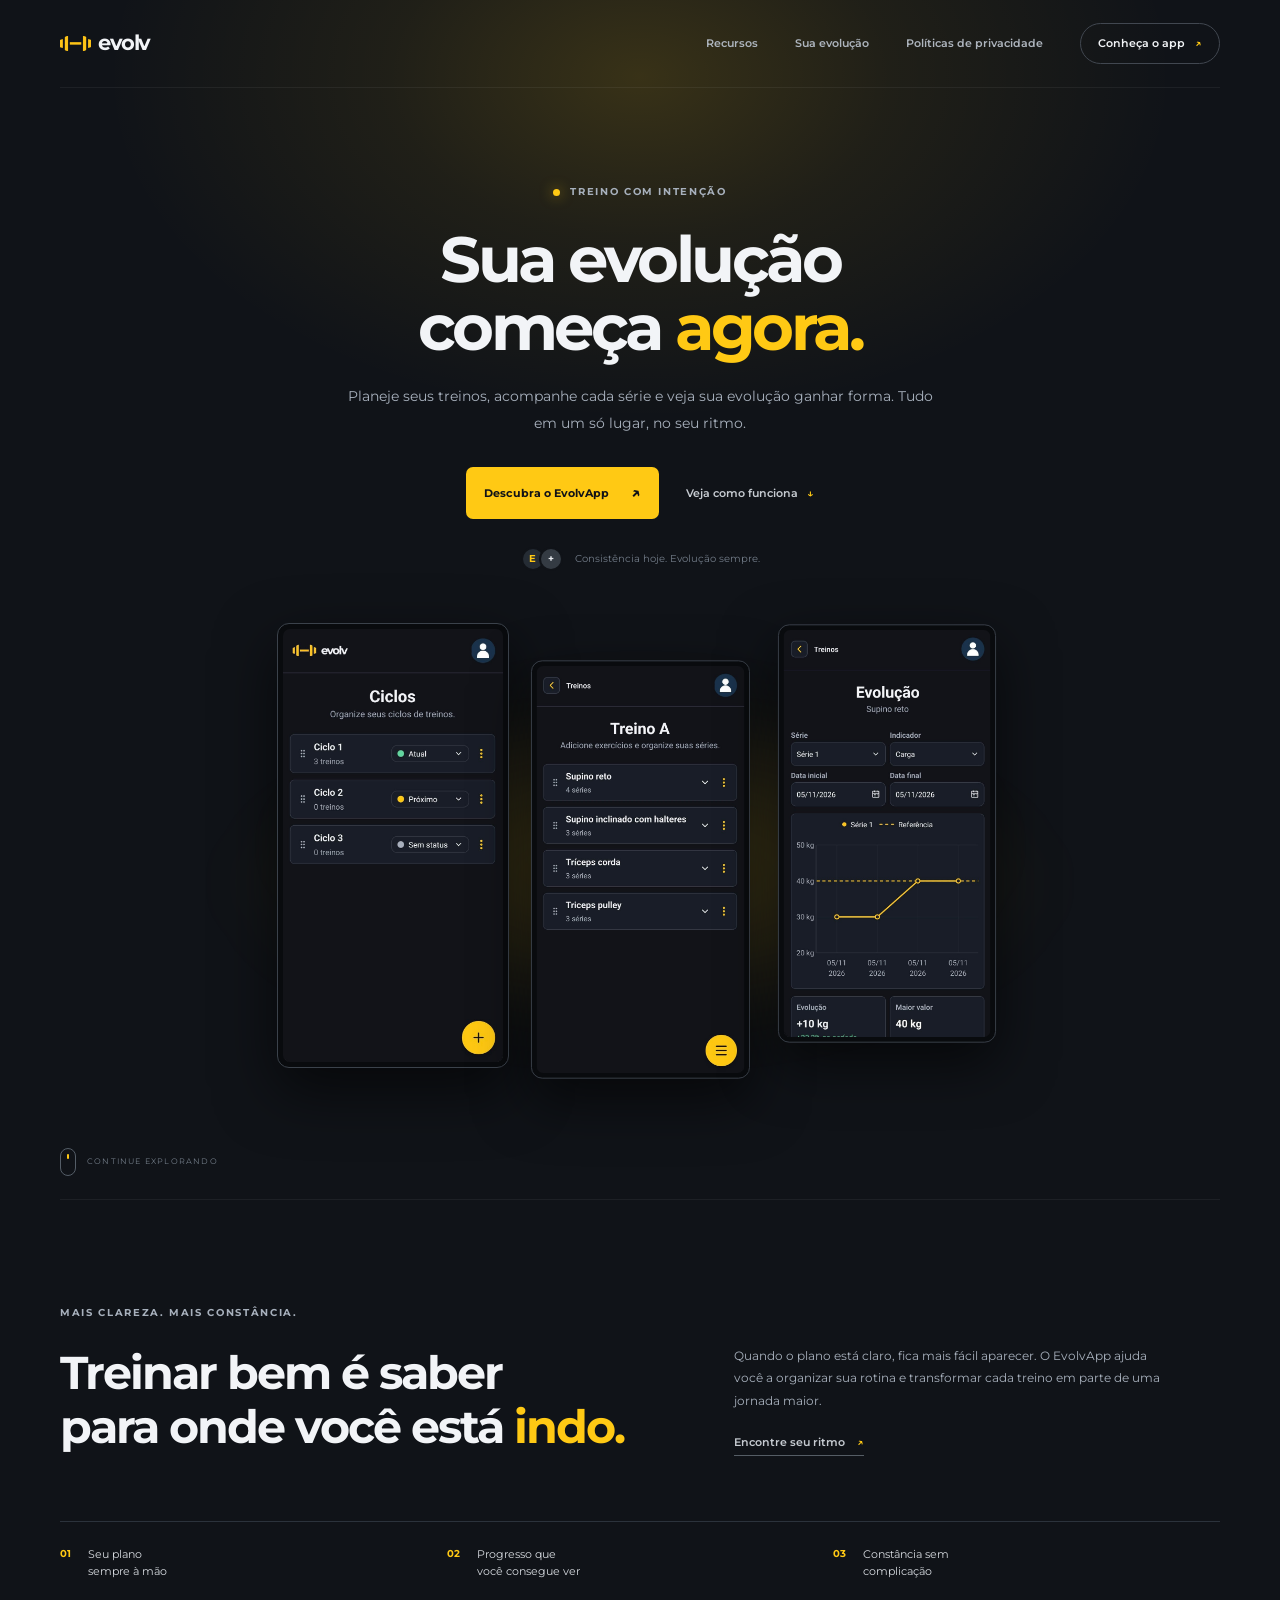
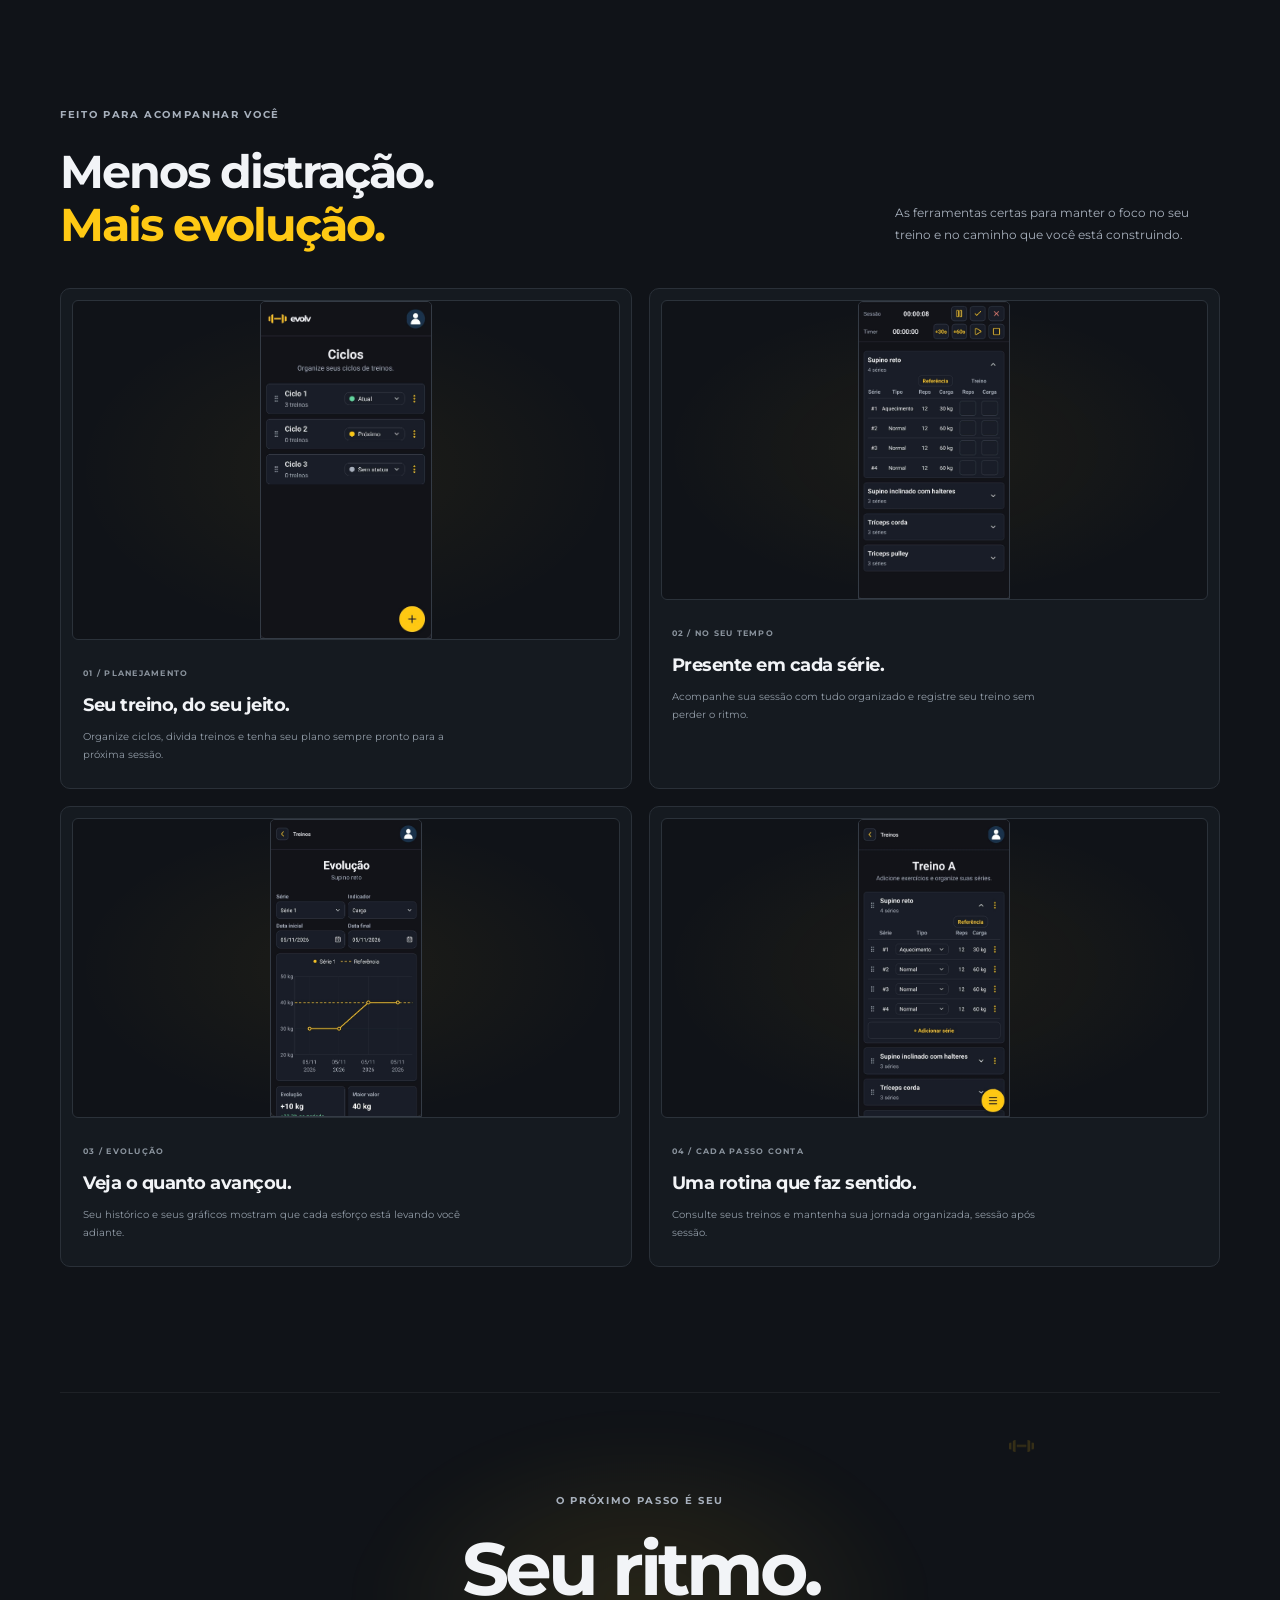
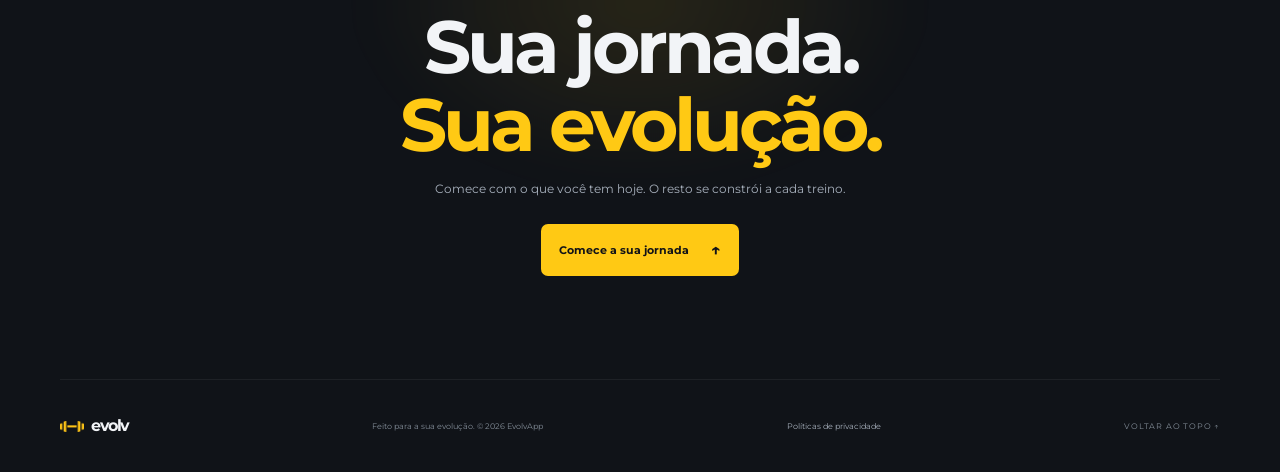
==== index.html @ 2fb9baee "first commit" ====
<!doctype html>
<html lang="pt-BR">
  <head>
    <meta charset="utf-8" />
    <meta name="viewport" content="width=device-width, initial-scale=1" />
    <meta name="theme-color" content="#101318" />
    <meta name="description" content="EvolvApp — organize seus treinos, acompanhe sua evolução e mantenha o foco no que importa." />
    <title>EvolvApp — sua evolução, no seu ritmo</title>
    <link rel="icon" type="image/png" href="assets/favicon.png" />
    <link rel="apple-touch-icon" href="assets/apple-touch-icon.png" />
    <link rel="preconnect" href="https://fonts.googleapis.com" />
    <link rel="preconnect" href="https://fonts.gstatic.com" crossorigin />
    <link href="https://fonts.googleapis.com/css2?family=Montserrat:wght@400;500;600;700;800&display=swap" rel="stylesheet" />
    <link rel="stylesheet" href="styles.css" />
    <script src="script.js" defer></script>
  </head>
  <body>
    <header class="topbar">
      <a class="brand" href="#inicio" aria-label="EvolvApp, início"><img src="assets/logo-evolv.png" alt="" /><span>evolv</span></a>
      <button class="menu-toggle" aria-label="Abrir menu" aria-expanded="false" aria-controls="nav"><span></span><span></span></button>
      <nav id="nav" class="nav"><a href="#recursos">Recursos</a><a href="#evolucao">Sua evolução</a><a href="privacidade.html">Políticas de privacidade</a><a class="nav-cta" href="#recursos">Conheça o app <span>↗</span></a></nav>
    </header>

    <main>
      <section class="hero shell" id="inicio">
        <div class="hero-copy">
          <div class="eyebrow"><span class="pulse"></span> TREINO COM INTENÇÃO</div>
          <h1>Sua evolução<br />começa <em>agora.</em></h1>
          <p>Planeje seus treinos, acompanhe cada série e veja sua evolução ganhar forma. Tudo em um só lugar, no seu ritmo.</p>
          <div class="hero-actions"><a class="button button-primary" href="#recursos">Descubra o EvolvApp <span>↗</span></a><a class="text-link" href="#evolucao">Veja como funciona <span>↓</span></a></div>
          <div class="hero-note"><div class="mini-avatars"><span> E </span><span>+</span></div><span>Consistência hoje. Evolução sempre.</span></div>
        </div>
        <div class="hero-visual" aria-label="Capturas reais das telas de ciclos, exercícios e evolução do EvolvApp">
          <div class="visual-glow"></div>
          <div class="screen-showcase">
            <figure class="showcase-screen screen-cycles"><img src="assets/public/tela_ciclos-public.jpg" alt="Tela do EvolvApp para organizar ciclos de treino" /></figure>
            <figure class="showcase-screen screen-workouts"><img src="assets/public/tela_exercicios-public.jpg" alt="Lista de exercícios de um treino no EvolvApp" /></figure>
            <figure class="showcase-screen screen-progress"><img src="assets/public/tela_grafico-public.jpg" alt="Gráfico de evolução de carga no EvolvApp" /></figure>
          </div>
          <div class="float-tag"><span>✦</span><div><b>Ritmo constante</b><small>é assim que se evolui.</small></div></div>
        </div>
        <a class="scroll-cue" href="#manifesto"><span></span> CONTINUE EXPLORANDO</a>
      </section>

      <section class="manifesto shell" id="manifesto"><div class="section-kicker">MAIS CLAREZA. MAIS CONSTÂNCIA.</div><div class="manifesto-grid"><h2>Treinar bem é saber<br />para onde você está <em>indo.</em></h2><div class="manifesto-copy"><p>Quando o plano está claro, fica mais fácil aparecer. O EvolvApp ajuda você a organizar sua rotina e transformar cada treino em parte de uma jornada maior.</p><a href="#recursos" class="under-link">Encontre seu ritmo <span>↗</span></a></div></div><div class="values"><div><b>01</b><span>Seu plano<br />sempre à mão</span></div><div><b>02</b><span>Progresso que<br />você consegue ver</span></div><div><b>03</b><span>Constância sem<br />complicação</span></div></div></section>

      <section class="features shell" id="recursos"><div class="section-kicker">FEITO PARA ACOMPANHAR VOCÊ</div><div class="section-heading"><h2>Menos distração.<br /><em>Mais evolução.</em></h2><p>As ferramentas certas para manter o foco no seu treino e no caminho que você está construindo.</p></div>
        <div class="feature-grid">
          <article class="feature-card feature-large"><div class="feature-art screenshot-art"><img src="assets/public/tela_ciclos-public.jpg" alt="Organização dos ciclos de treino no EvolvApp" loading="lazy" /></div><div class="feature-text"><span class="feature-number">01 / PLANEJAMENTO</span><h3>Seu treino, do seu jeito.</h3><p>Organize ciclos, divida treinos e tenha seu plano sempre pronto para a próxima sessão.</p></div></article>
          <article class="feature-card"><div class="feature-art screenshot-art"><img src="assets/tela_execucao.jpg" alt="Registro de séries durante uma sessão de treino" loading="lazy" /></div><div class="feature-text"><span class="feature-number">02 / NO SEU TEMPO</span><h3>Presente em cada série.</h3><p>Acompanhe sua sessão com tudo organizado e registre seu treino sem perder o ritmo.</p></div></article>
          <article class="feature-card"><div class="feature-art screenshot-art"><img src="assets/public/tela_grafico-public.jpg" alt="Gráfico de evolução de carga de um exercício" loading="lazy" /></div><div class="feature-text"><span class="feature-number">03 / EVOLUÇÃO</span><h3>Veja o quanto avançou.</h3><p>Seu histórico e seus gráficos mostram que cada esforço está levando você adiante.</p></div></article>
          <article class="feature-card"><div class="feature-art screenshot-art"><img src="assets/public/tela_exercicios_2-public.jpg" alt="Exercícios e séries organizados em um treino" loading="lazy" /></div><div class="feature-text"><span class="feature-number">04 / CADA PASSO CONTA</span><h3>Uma rotina que faz sentido.</h3><p>Consulte seus treinos e mantenha sua jornada organizada, sessão após sessão.</p></div></article>
        </div>
      </section>

      <section class="closing shell" id="evolucao"><div class="closing-orb"></div><div class="section-kicker">O PRÓXIMO PASSO É SEU</div><h2>Seu ritmo.<br />Sua jornada.<br /><em>Sua evolução.</em></h2><p>Comece com o que você tem hoje. O resto se constrói a cada treino.</p><a class="button button-primary" href="#inicio">Comece a sua jornada <span>↑</span></a><div class="closing-mark"><img src="assets/logo-evolv.png" alt="" /></div></section>
    </main>
    <footer class="footer shell"><a class="brand" href="#inicio"><img src="assets/logo-evolv.png" alt="" /><span>evolv</span></a><span class="footer-copy">Feito para a sua evolução. © <span id="year"></span> EvolvApp</span><a class="footer-policy" href="privacidade.html">Políticas de privacidade</a><a class="back-top" href="#inicio">VOLTAR AO TOPO ↑</a></footer>
  </body>
</html>
---- styles.css ----
:root{color-scheme:dark;--bg:#101318;--panel:#191e25;--panel2:#1e242d;--line:#2c333d;--ink:#f2f4f7;--muted:#a7b0bc;--soft:#737d89;--yellow:#ffc914;--font:'Montserrat',sans-serif}*{box-sizing:border-box}html{scroll-behavior:smooth;scroll-padding-top:90px}body{margin:0;background:var(--bg);color:var(--ink);font-family:var(--font);font-size:14px;line-height:1.65;overflow-x:hidden}a{color:inherit;text-decoration:none}.shell,.topbar{width:min(1160px,calc(100% - 80px));margin-inline:auto}.topbar{height:88px;display:flex;align-items:center;justify-content:space-between;border-bottom:1px solid rgba(255,255,255,.055)}.brand{display:inline-flex;align-items:center;gap:7px;font-size:21px;font-weight:700;letter-spacing:-1.4px}.brand img{width:31px;height:34px;object-fit:contain}.nav{display:flex;align-items:center;gap:37px;color:#adb4bd;font-size:11px;font-weight:600}.nav a:not(.nav-cta):hover,.text-link:hover,.under-link:hover{color:var(--yellow)}.nav-cta{padding:10px 17px;border:1px solid #414750;border-radius:99px;color:var(--ink);transition:.2s}.nav-cta:hover{border-color:var(--yellow);color:var(--yellow)}.nav-cta span{color:var(--yellow);margin-left:7px}.menu-toggle{display:none}.hero{position:relative;min-height:735px;padding-top:110px;display:grid;grid-template-columns:.82fr 1.18fr;align-items:center;gap:36px}.hero:before{content:"";position:absolute;z-index:-1;top:30px;left:28%;width:610px;height:490px;background:radial-gradient(ellipse,rgba(255,201,20,.075),transparent 68%);pointer-events:none}.hero-copy{padding-bottom:76px}.eyebrow,.section-kicker,.feature-number{font-size:10px;font-weight:700;letter-spacing:1.65px;color:var(--muted)}.eyebrow{display:flex;align-items:center;gap:10px}.pulse{width:7px;height:7px;background:var(--yellow);border-radius:50%;box-shadow:0 0 13px rgba(255,201,20,.6)}h1,h2,h3,p{margin-top:0}h1{font-size:clamp(44px,5vw,67px);line-height:1.07;letter-spacing:-3.5px;margin:24px 0 22px;font-weight:700}h1 em,h2 em{font-style:normal;color:var(--yellow)}.hero-copy>p{max-width:440px;color:var(--muted);font-size:14px;line-height:1.9}.hero-actions{display:flex;align-items:center;gap:27px;margin-top:30px}.button{display:inline-flex;align-items:center;justify-content:center;gap:22px;padding:13px 18px;border-radius:7px;font-size:11px;font-weight:700;transition:transform .2s,box-shadow .2s}.button:hover{transform:translateY(-2px);box-shadow:0 8px 26px rgba(255,201,20,.14)}.button-primary{background:var(--yellow);color:#111217}.button-primary span{font-size:16px}.text-link,.under-link{font-size:11px;font-weight:600;color:#c6cbd1}.text-link span{color:var(--yellow);padding-left:6px}.hero-note{display:flex;align-items:center;gap:12px;margin-top:51px;color:var(--soft);font-size:10px}.mini-avatars{display:flex}.mini-avatars span{display:grid;place-items:center;width:24px;height:24px;border-radius:50%;background:#252c34;border:2px solid var(--bg);font-size:10px;color:var(--yellow);font-weight:700}.mini-avatars span+span{margin-left:-6px;background:#343b43;color:#e5e8ec}.hero-visual{position:relative;padding:20px 0 70px 12px;perspective:1000px}.visual-glow{position:absolute;inset:18% 0 8%;background:radial-gradient(ellipse,rgba(255,201,20,.13),transparent 64%);filter:blur(25px)}.app-window{position:relative;background:#151a20;border:1px solid #343a42;border-radius:13px;overflow:hidden;box-shadow:0 28px 90px rgba(0,0,0,.48);transform:rotateY(-4deg) rotateX(1deg)}.window-top{height:48px;padding:0 17px;border-bottom:1px solid #292f37;display:flex;align-items:center;gap:10px}.window-brand{display:flex;align-items:center;gap:5px;font-size:11px;letter-spacing:-.5px}.window-brand img{width:18px;height:20px;object-fit:contain}.window-dots{margin-left:auto;display:flex;gap:5px}.window-dots i{width:5px;height:5px;border-radius:50%;background:#444b54}.avatar{margin-left:12px;width:22px;height:22px;display:grid;place-items:center;border-radius:50%;background:#4a4230;color:var(--yellow);font-size:9px;font-weight:700}.app-content{display:grid;grid-template-columns:142px 1fr;min-height:370px}.mock-side{position:relative;padding:27px 12px;background:#12161b;border-right:1px solid #252a30;font-size:9px;color:#828b95}.side-label{display:block;margin:0 0 17px 8px;font-size:7px;letter-spacing:1px;color:#68727e}.side-item{height:34px;display:flex;align-items:center;gap:10px;padding:0 9px;border-radius:5px;margin-bottom:4px}.side-item b{font-size:13px;color:#737d87}.side-item.active{background:#252b32;color:#f1f2f4}.side-item.active b{color:var(--yellow)}.side-bottom{position:absolute;bottom:22px;left:20px;font-size:8px}.mock-main{padding:24px 21px}.mock-heading{display:flex;align-items:center;justify-content:space-between;gap:12px}.mock-heading small,.stat-card small,.chart-head small,.today-card small{display:block;color:#818a95;font-size:7px;letter-spacing:.9px;font-weight:600}.mock-heading h2{font-size:15px;letter-spacing:-.5px;margin:3px 0 0}.mock-heading h2 span{color:var(--yellow)}.week-pill{white-space:nowrap;color:#c6cbd1;background:#222830;border:1px solid #303842;padding:6px 8px;border-radius:5px;font-size:7px}.stat-row{display:grid;grid-template-columns:repeat(3,1fr);gap:9px;margin-top:21px}.stat-card{padding:12px 10px;border:1px solid #2c333b;background:#191e25;border-radius:6px;min-height:81px}.stat-card small{font-size:6px;letter-spacing:.5px;white-space:nowrap}.stat-card strong{display:block;margin:6px 0 1px;font-size:20px;line-height:1.2;letter-spacing:-.7px}.stat-card strong i{font-style:normal;font-size:7px;color:#111;background:var(--yellow);padding:3px 4px;border-radius:3px;vertical-align:middle;margin-left:4px}.stat-card>span{font-size:7px;color:#828b95}.stat-card .unit{font-size:9px;color:#a7b0bc;font-weight:500}.accent-card{border-color:#514828;background:linear-gradient(130deg,#24251f,#191e25)}.accent-card strong b{color:var(--yellow);font-size:14px}.chart-card{margin-top:11px;padding:14px 14px 9px;border:1px solid #2c333b;background:#191e25;border-radius:6px}.chart-head{display:flex;justify-content:space-between;align-items:center}.chart-head h3{font-size:11px;margin:2px 0 0}.chart-head>span{font-size:7px;color:#a4acb5;border:1px solid #333b45;padding:5px 6px;border-radius:4px}.chart-legend{display:flex;align-items:center;gap:6px;color:#aab1b9;font-size:7px;margin-top:9px}.chart-legend i{width:6px;height:6px;background:var(--yellow);border-radius:50%}.chart-legend b{font-size:7px;color:#c1a736;background:#3b3520;padding:2px 5px;border-radius:3px;margin-left:3px}.chart{position:relative;height:118px;margin-top:3px}.chart-lines{position:absolute;inset:12px 0 17px;display:flex;flex-direction:column;justify-content:space-between}.chart-lines span{border-top:1px dashed #303740}.chart svg{position:absolute;inset:7px 0 13px;width:100%;height:calc(100% - 20px);overflow:visible}.chart .area{fill:url(#fill)}.chart .line{fill:none;stroke:var(--yellow);stroke-width:2.1;vector-effect:non-scaling-stroke}.chart circle{fill:var(--yellow);stroke:#191e25;stroke-width:3;vector-effect:non-scaling-stroke}.chart-labels{position:absolute;left:0;right:0;bottom:0;display:flex;justify-content:space-between;color:#6f7984;font-size:6px}.bottom-cards{display:grid;grid-template-columns:1.2fr .8fr;gap:9px;margin-top:10px}.today-card,.goal-card{min-height:68px;background:#191e25;border:1px solid #2c333b;border-radius:6px;padding:10px}.today-card{display:flex;align-items:center;justify-content:space-between}.today-card>div{display:flex;align-items:center;gap:8px}.today-icon{display:grid;place-items:center;width:26px;height:26px;border-radius:5px;background:#34301c;color:var(--yellow);font-size:14px}.today-card b,.goal-card b{display:block;margin-top:3px;font-size:8px}.today-card small{font-size:6px}.arrow{font-size:15px;color:var(--yellow)}.goal-card>span{font-size:6px;color:#858e98;letter-spacing:.5px}.progress{height:4px;border-radius:4px;background:#343a42;margin-top:8px;overflow:hidden}.progress i{display:block;width:75%;height:100%;background:var(--yellow);border-radius:4px}.float-tag{position:absolute;right:-24px;bottom:40px;display:flex;align-items:center;gap:10px;padding:11px 15px;border:1px solid #3a3c35;border-radius:8px;background:rgba(27,31,34,.96);box-shadow:0 10px 30px #0007}.float-tag>span{display:grid;place-items:center;width:28px;height:28px;border-radius:6px;background:#38311b;color:var(--yellow)}.float-tag b,.float-tag small{display:block;font-size:9px}.float-tag small{color:var(--muted);font-size:8px}.scroll-cue{position:absolute;bottom:26px;left:0;display:flex;align-items:center;gap:11px;color:#737d88;font-size:8px;letter-spacing:1.2px}.scroll-cue span{height:28px;width:16px;border:1px solid #545d67;border-radius:9px;position:relative}.scroll-cue span:after{content:"";position:absolute;top:5px;left:6px;width:2px;height:5px;background:var(--yellow);border-radius:2px}.manifesto{padding-top:105px;padding-bottom:128px;border-top:1px solid rgba(255,255,255,.055)}.manifesto-grid{display:grid;grid-template-columns:1.1fr .9fr;gap:80px;align-items:center;margin-top:23px}.manifesto h2,.section-heading h2{font-size:clamp(32px,4vw,46px);letter-spacing:-2px;line-height:1.17;margin:0}.manifesto-copy{max-width:440px}.manifesto-copy p,.section-heading>p{color:var(--muted);font-size:12px;line-height:1.9}.under-link{display:inline-block;margin-top:8px;border-bottom:1px solid #555d65;padding-bottom:4px}.under-link span{color:var(--yellow);margin-left:9px}.values{display:grid;grid-template-columns:repeat(3,1fr);border-top:1px solid #2b323b;margin-top:65px;padding-top:24px}.values div{display:flex;gap:17px;align-items:flex-start}.values b{color:var(--yellow);font-size:10px}.values span{font-size:11px;line-height:1.5;color:#d7dbe0}.features{padding:0 0 125px}.section-heading{display:flex;align-items:end;justify-content:space-between;margin:21px 0 36px}.section-heading>p{max-width:325px;margin:0 0 5px}.feature-grid{display:grid;grid-template-columns:repeat(2,1fr);gap:17px}.feature-card{overflow:hidden;border:1px solid #2a3038;background:#151a20;border-radius:10px}.feature-art{height:230px;margin:11px 11px 0;background:#1a2027;border:1px solid #2b323a;border-radius:6px;padding:19px 21px;overflow:hidden}.feature-large .feature-art{height:260px}.feature-text{padding:20px 22px 24px}.feature-number{font-size:8px;color:#8a939d;letter-spacing:1.25px}.feature-text h3{font-size:18px;letter-spacing:-.5px;margin:8px 0 7px}.feature-text p{max-width:390px;margin:0;color:#929ca7;font-size:10px;line-height:1.8}.plan-art{background:radial-gradient(ellipse at 80% 20%,rgba(255,201,20,.06),transparent 55%),#1a2027}.art-top,.session-top,.history-head{display:flex;align-items:center;justify-content:space-between;color:#838d98;font-size:7px;font-weight:700;letter-spacing:1px}.art-dot{letter-spacing:3px}.plan-title{display:flex;justify-content:space-between;align-items:center;margin:17px 0 9px;padding:9px 10px;border:1px solid #353c45;border-radius:5px;color:#e0e4e8;font-size:10px}.plan-title span{color:var(--yellow)}.plan-line{display:flex;align-items:center;gap:9px;padding:11px 6px;border-bottom:1px solid #2b3239}.plan-check,.plan-empty{width:16px;height:16px;border-radius:50%;display:grid;place-items:center;color:#16191d;background:var(--yellow);font-size:9px;font-weight:700}.plan-empty{border:1px solid #4a535d;background:transparent}.plan-line b,.plan-line small{display:block;font-size:9px}.plan-line small{font-size:7px;color:#85909a}.plan-count{margin-left:auto;font-size:7px;color:#8e98a3}.plan-line.dim{opacity:.6}.session-art{background:radial-gradient(ellipse at 50% 0,rgba(255,201,20,.05),transparent 65%),#1a2027}.live{color:#d3b74f;letter-spacing:.5px;font-size:6px}.live i{display:inline-block;width:5px;height:5px;background:var(--yellow);border-radius:50%;margin-right:4px}.session-art h4{font-size:14px;margin:15px 0 7px}.session-art h4 small{font-size:9px;color:#919aa4;font-weight:500}.exercise{display:flex;align-items:center;gap:9px;padding:9px 0;border-top:1px solid #2d343c}.ex-index{color:#737e89;font-size:8px}.exercise b,.exercise small{display:block;font-size:8px}.exercise small{font-size:7px;color:#838d98}.sets{margin-left:auto;border:1px solid #39414a;border-radius:3px;padding:3px 5px;font-size:6px;color:#abb2ba}.session-progress{margin-top:10px;color:#8e98a2;font-size:7px}.session-progress .progress{margin-top:6px}.evolution-art{position:relative;background:radial-gradient(ellipse at 50% 100%,rgba(255,201,20,.07),transparent 70%),#1a2027}.evo-label{position:relative;z-index:1}.evo-label span,.evo-label b,.evo-label i{display:block}.evo-label span{font-size:7px;color:#939ca6;letter-spacing:.9px}.evo-label b{font-size:27px;letter-spacing:-1px;margin:3px 0 0}.evo-label b small{font-size:11px;color:#c6ccd2}.evo-label i{font-size:7px;color:var(--yellow);font-style:normal}.evo-bars{position:absolute;inset:auto 20px 30px;height:85px;display:flex;align-items:end;gap:8px;border-bottom:1px solid #3a4148}.evo-bars i{flex:1;border-radius:3px 3px 0 0;background:linear-gradient(0deg,rgba(255,201,20,.08),rgba(255,201,20,.53));border-top:1px solid var(--yellow)}.evo-months{position:absolute;bottom:15px;left:20px;right:20px;display:flex;justify-content:space-between;color:#777f89;font-size:6px}.feature-wide{grid-column:span 2;display:grid;grid-template-columns:1fr 1fr;align-items:center}.feature-wide .feature-art{height:220px;margin:11px}.feature-wide .feature-text{padding:22px}.history-art{padding:17px 19px;background:linear-gradient(135deg,#1c2229,#181d23)}.history-head{padding-bottom:10px;border-bottom:1px solid #343b43;font-size:6px}.history-head span+span{color:var(--yellow)}.history-row{display:flex;align-items:center;gap:12px;padding:11px 0;border-bottom:1px solid #2d343b}.history-date{width:25px;text-align:center;font-size:11px;font-weight:700;color:#e0e4e8}.history-date small{display:block;font-size:6px;color:#828c97}.history-row b,.history-row span:nth-child(2) small{display:block;font-size:8px}.history-row span:nth-child(2) small{color:#838d98;font-size:7px;margin-top:2px}.done{margin-left:auto;color:var(--yellow);font-size:10px}.closing{position:relative;overflow:hidden;text-align:center;padding:100px 20px 103px;border-top:1px solid rgba(255,255,255,.06);border-bottom:1px solid rgba(255,255,255,.06)}.closing-orb{position:absolute;z-index:-1;width:580px;height:370px;border-radius:50%;top:25px;left:50%;transform:translateX(-50%);background:radial-gradient(ellipse,rgba(255,201,20,.1),transparent 69%);filter:blur(22px)}.closing h2{font-size:clamp(44px,7vw,74px);line-height:1.05;letter-spacing:-4px;margin:21px 0 16px}.closing>p{color:var(--muted);font-size:12px;margin:0 auto 25px}.closing-mark{position:absolute;top:39px;right:16%;opacity:.16}.closing-mark img{width:25px;height:29px;object-fit:contain}.footer{min-height:92px;display:flex;align-items:center;justify-content:space-between;gap:20px}.footer .brand{font-size:16px}.footer .brand img{width:24px;height:27px}.footer-copy,.back-top{font-size:8px;color:#838d98}.back-top{letter-spacing:.8px}.back-top:hover{color:var(--yellow)}
@media(min-width:1400px){.hero{min-height:770px}.app-content{min-height:398px}.chart{height:132px}}
@media(max-width:980px){.shell,.topbar{width:calc(100% - 52px)}.hero{grid-template-columns:.78fr 1.22fr;gap:15px;min-height:670px;padding-top:83px}.hero-copy{padding-bottom:56px}h1{font-size:53px}.app-content{grid-template-columns:112px 1fr;min-height:340px}.mock-side{padding-inline:8px}.side-item{gap:6px;padding-inline:6px}.mock-main{padding:19px 14px}.stat-card{padding:10px 7px}.stat-card strong{font-size:17px}.manifesto-grid{gap:45px}.feature-art{height:215px}.feature-large .feature-art{height:240px}}
@media(max-width:700px){.shell,.topbar{width:calc(100% - 38px)}.topbar{height:72px}.brand{font-size:19px}.nav{display:none;position:absolute;z-index:4;left:0;right:0;top:71px;width:100%;padding:22px 20px 25px;background:#171c22;border-bottom:1px solid #343b43;flex-direction:column;gap:18px;align-items:stretch}.nav.open{display:flex}.nav a{text-align:center}.nav-cta{align-self:center}.menu-toggle{display:flex;width:38px;height:38px;flex-direction:column;align-items:center;justify-content:center;gap:6px;border:1px solid #38404a;border-radius:6px;background:transparent}.menu-toggle span{height:1px;width:16px;background:#e4e7ea}.hero{display:flex;flex-direction:column;align-items:stretch;gap:12px;padding-top:72px;padding-bottom:66px;min-height:auto}.hero-copy{padding:0}.eyebrow{font-size:9px}h1{font-size:clamp(44px,11vw,64px);letter-spacing:-2.8px;margin:18px 0}.hero-copy>p{font-size:12px;max-width:460px}.hero-actions{gap:18px;flex-wrap:wrap;margin-top:23px}.button{font-size:10px}.text-link{font-size:10px}.hero-note{margin-top:25px}.hero-visual{padding:26px 0 40px}.app-window{transform:none}.app-content{grid-template-columns:92px 1fr;min-height:0}.mock-side{padding:17px 6px}.side-item{font-size:7px;height:30px;gap:5px}.side-item b{font-size:11px}.mock-main{padding:14px 10px}.mock-heading small{font-size:6px}.mock-heading h2{font-size:12px}.week-pill{font-size:6px;padding:5px}.stat-row{gap:5px;margin-top:13px}.stat-card{min-height:67px;padding:8px 5px}.stat-card small{font-size:5px;letter-spacing:0}.stat-card strong{font-size:15px}.stat-card>span{font-size:6px}.chart-card{padding:10px 8px 8px;margin-top:7px}.chart{height:91px}.chart-head h3{font-size:9px}.chart-head>span{font-size:6px}.bottom-cards{gap:5px;margin-top:7px}.today-card,.goal-card{padding:7px;min-height:57px}.today-card b,.goal-card b{font-size:7px}.today-card small,.goal-card>span{font-size:5px}.today-icon{width:20px;height:20px}.float-tag{right:-5px;bottom:9px;padding:8px 10px}.float-tag b{font-size:8px}.float-tag small{font-size:7px}.scroll-cue{bottom:12px;font-size:7px}.manifesto{padding-top:75px;padding-bottom:82px}.manifesto-grid{grid-template-columns:1fr;gap:18px}.manifesto h2,.section-heading h2{font-size:35px}.manifesto-copy p,.section-heading>p{font-size:11px}.values{margin-top:38px;gap:15px}.values div{gap:9px}.values span{font-size:9px}.features{padding-bottom:78px}.section-heading{display:block;margin-bottom:24px}.section-heading>p{max-width:390px;margin-top:15px}.feature-grid{gap:10px;grid-template-columns:1fr}.feature-art,.feature-large .feature-art{height:216px;margin:8px 8px 0;padding:16px}.feature-text{padding:16px 17px 19px}.feature-text h3{font-size:16px}.feature-text p{font-size:9px}.feature-wide{grid-column:auto;display:block}.feature-wide .feature-art{height:205px;margin:8px 8px 0}.feature-wide .feature-text{padding:16px 17px 19px}.closing{padding:78px 10px}.closing h2{font-size:52px;letter-spacing:-3px}.closing>p{font-size:10px}.footer{min-height:82px;flex-wrap:wrap;padding-block:15px}.footer-copy{order:3;width:100%;text-align:center}.back-top{font-size:7px}}
@media(max-width:370px){.shell,.topbar{width:calc(100% - 30px)}.app-content{grid-template-columns:78px 1fr}.mock-main{padding-inline:7px}.stat-card strong{font-size:13px}.stat-card small{font-size:4.5px}.week-pill{display:none}.hero-actions{gap:13px}.button{padding:12px}.text-link{font-size:9px}}
@media(prefers-reduced-motion:reduce){html{scroll-behavior:auto}*,*:before,*:after{transition:none!important;animation:none!important}}

/* Hero alinhado à referência: chamada central e luz amarela projetada do topo. */
.hero{display:flex;flex-direction:column;align-items:center;justify-content:flex-start;gap:30px;min-height:0;padding-top:96px;padding-bottom:85px}
.hero:before{top:-255px;left:50%;transform:translateX(-50%);width:min(1050px,120vw);height:580px;background:radial-gradient(ellipse at 50% 42%,rgba(255,201,20,.17),rgba(255,201,20,.065) 34%,transparent 72%)}
.hero-copy{width:min(710px,100%);padding:0;text-align:center}
.hero-copy .eyebrow{justify-content:center}
.hero-copy>p{max-width:590px;margin-inline:auto}
.hero-actions{justify-content:center}
.hero-note{justify-content:center;margin-top:28px}
.hero-visual{width:min(900px,100%);padding:8px 0 22px}
.app-window{transform:none}
.app-content{min-height:390px}
.float-tag{right:-22px;bottom:2px}
.scroll-cue{left:0;bottom:23px}
@media(max-width:700px){.hero{align-items:center;gap:22px;padding-top:72px;padding-bottom:62px}.hero-copy{width:100%;padding:0;text-align:center}.hero-copy .eyebrow{justify-content:center}.hero-copy>p{margin-inline:auto}.hero-actions{justify-content:center}.hero-note{justify-content:center;margin-top:22px}.hero-visual{width:100%;padding:12px 0 28px}.app-content{min-height:0}.float-tag{right:-5px;bottom:7px}.scroll-cue{left:0;bottom:10px}}
.hero-visual{width:min(950px,100%);padding:12px 0 36px}
.screen-showcase{position:relative;display:flex;align-items:center;justify-content:center;gap:15px;min-height:465px}
.screen-showcase:before{content:"";position:absolute;inset:12% 9%;z-index:-1;background:radial-gradient(ellipse,rgba(255,201,20,.14),transparent 68%);filter:blur(28px)}
.showcase-screen{height:445px;margin:0;padding:5px;overflow:hidden;border:1px solid #3b424b;border-radius:12px;background:#090b0e;box-shadow:0 22px 60px #0009}
.showcase-screen img{display:block;height:100%;width:auto;border-radius:7px;object-fit:contain}
.screen-workouts{transform:translateY(24px) scale(.94)}.screen-progress{transform:translateY(-12px) scale(.94)}
.float-tag{display:none}
.screenshot-art{height:300px!important;margin:11px 11px 0!important;padding:0!important;display:flex;align-items:center;justify-content:center;overflow:hidden;background:radial-gradient(ellipse,rgba(255,201,20,.055),transparent 70%),#101318!important}
.feature-large .screenshot-art{height:340px!important}
.feature-wide .screenshot-art{height:300px!important}
.screenshot-art img{display:block;width:auto;height:100%;max-width:100%;object-fit:contain;object-position:center top;border:1px solid #343b45;border-radius:5px 5px 0 0}
@media(max-width:700px){.screen-showcase{min-height:350px;gap:8px}.showcase-screen{height:330px;padding:3px;border-radius:8px}.showcase-screen img{border-radius:5px}.screen-workouts{transform:translateY(14px) scale(.92)}.screen-progress{transform:translateY(-7px) scale(.92)}.screen-cycles{transform:scale(.92)}.screenshot-art,.feature-large .screenshot-art,.feature-wide .screenshot-art{height:300px!important;margin:8px 8px 0!important}}
@media(max-width:480px){.screen-showcase{min-height:360px}.screen-workouts,.screen-progress{display:none}.showcase-screen{height:350px}.screen-cycles{transform:none}.screenshot-art,.feature-large .screenshot-art,.feature-wide .screenshot-art{height:275px!important}}
.privacy-page .nav [aria-current="page"]{color:var(--yellow)}
.footer-policy{font-size:8px;color:#a7b0bc;white-space:nowrap}.footer-policy:hover{color:var(--yellow)}
.policy-hero{position:relative;isolation:isolate;overflow:hidden;text-align:center;padding:90px 20px 68px;border-bottom:1px solid rgba(255,255,255,.055)}
.policy-hero:before{content:"";position:absolute;z-index:-1;top:-330px;left:50%;transform:translateX(-50%);width:min(1050px,120vw);height:600px;background:radial-gradient(ellipse at 50% 46%,rgba(255,201,20,.15),rgba(255,201,20,.05) 35%,transparent 72%)}
.policy-hero h1{margin:20px 0 16px;font-size:clamp(44px,7vw,68px);line-height:1.04;letter-spacing:-3px}
.policy-hero>p{max-width:590px;margin:0 auto 18px;color:var(--muted);font-size:12px;line-height:1.9}
.policy-updated{font-size:9px;color:#77818c;letter-spacing:.2px}
.policy-content{width:min(820px,calc(100% - 48px));margin:0 auto;padding:56px 0 100px}
.policy-content section{padding:28px 0 30px;border-bottom:1px solid #2b323b}
.policy-content section:first-child{margin-bottom:14px}
.policy-content .policy-notice{padding:24px 26px;border:1px solid rgba(255,201,20,.32);border-radius:9px;background:linear-gradient(120deg,rgba(255,201,20,.075),rgba(255,201,20,.02));}
.policy-number{display:block;margin-bottom:10px;color:#b39b43;font-size:8px;font-weight:700;letter-spacing:1.4px}
.policy-content h2{margin:0 0 13px;color:var(--ink);font-size:21px;line-height:1.35;letter-spacing:-.6px}
.policy-content p,.policy-content li{color:#a7b0bc;font-size:11px;line-height:1.95}
.policy-content p{margin:0 0 12px}.policy-content p:last-child{margin-bottom:0}
.policy-content ul{display:grid;gap:9px;margin:14px 0 16px;padding-left:20px}
.policy-content li strong{color:#e0e4e8;font-weight:600}
.policy-content a{color:var(--yellow);text-decoration:underline;text-decoration-color:rgba(255,201,20,.4);text-underline-offset:3px}
@media(max-width:700px){.policy-hero{padding:72px 20px 52px}.policy-hero h1{font-size:50px;letter-spacing:-2.5px}.policy-content{width:calc(100% - 38px);padding:32px 0 68px}.policy-content section{padding:23px 0 25px}.policy-content .policy-notice{padding:20px 18px}.policy-content h2{font-size:19px}.policy-content p,.policy-content li{font-size:10px}.footer-policy{font-size:7px}}
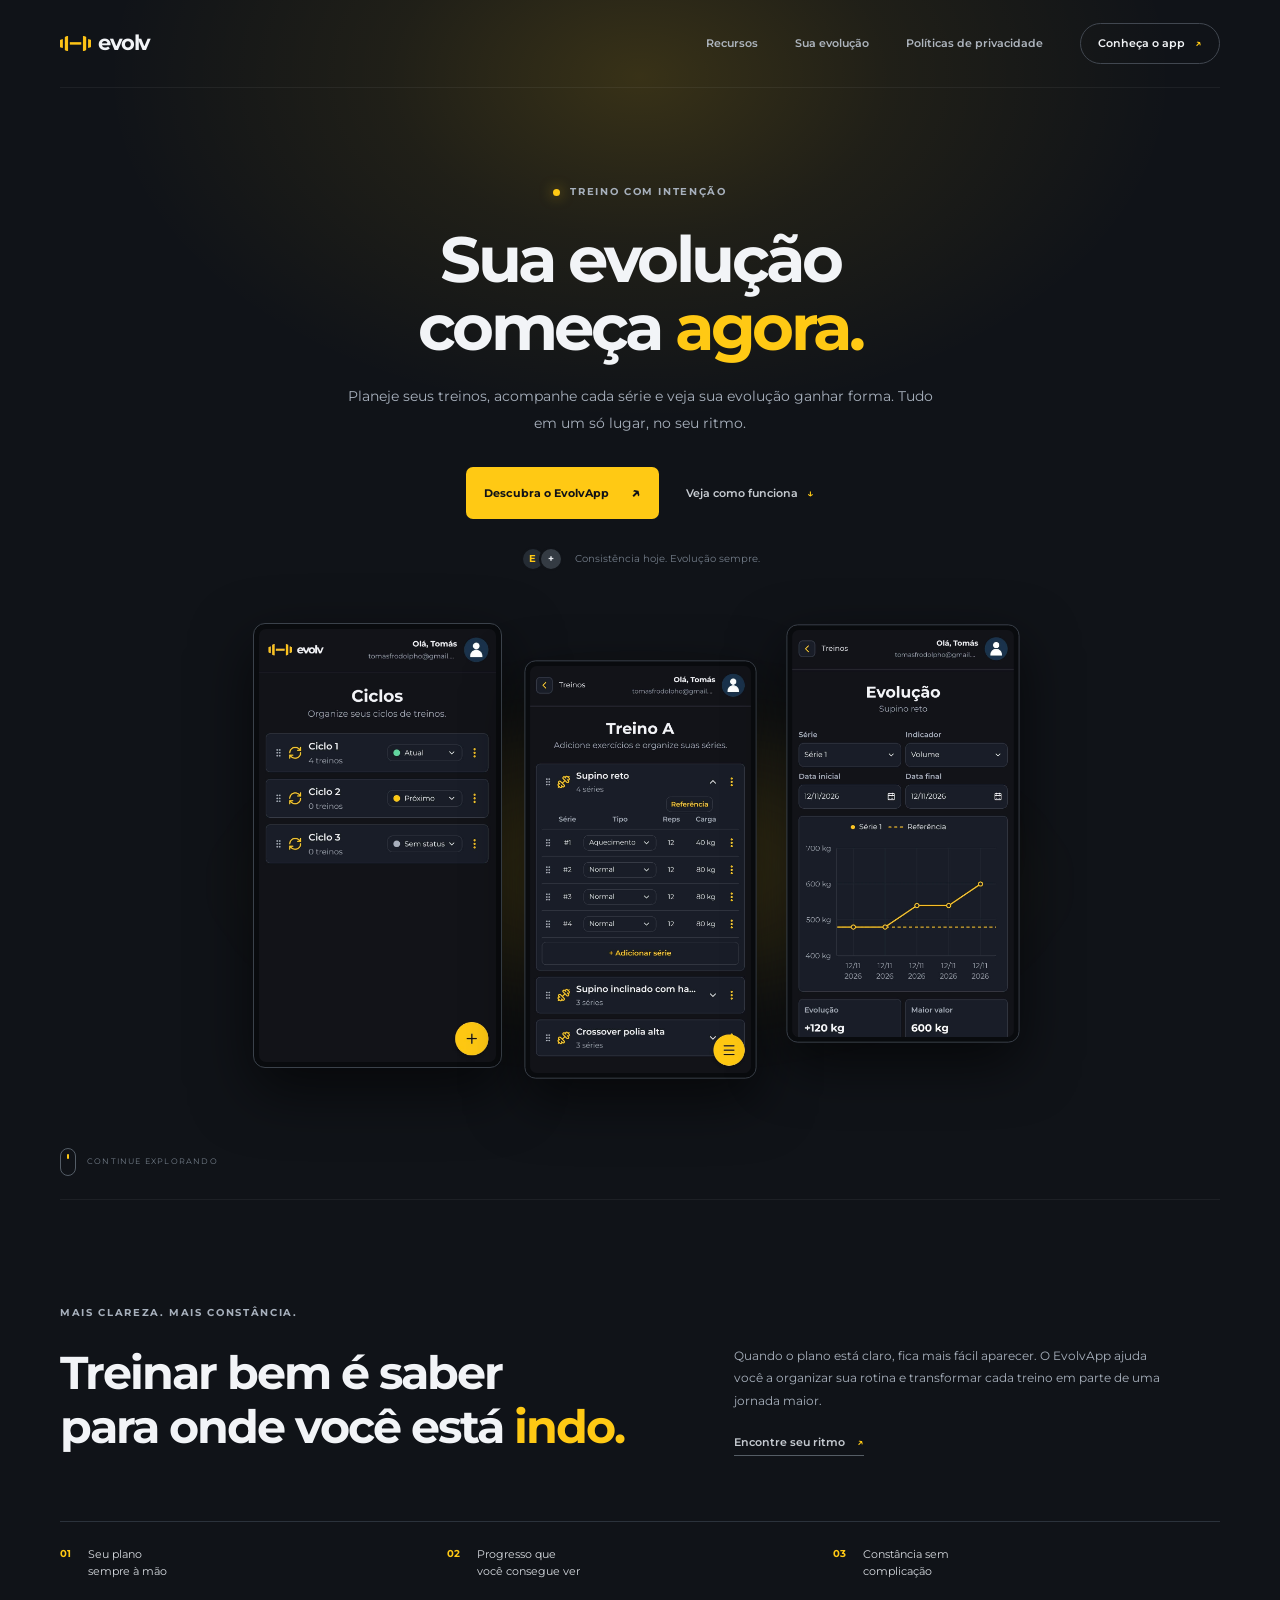
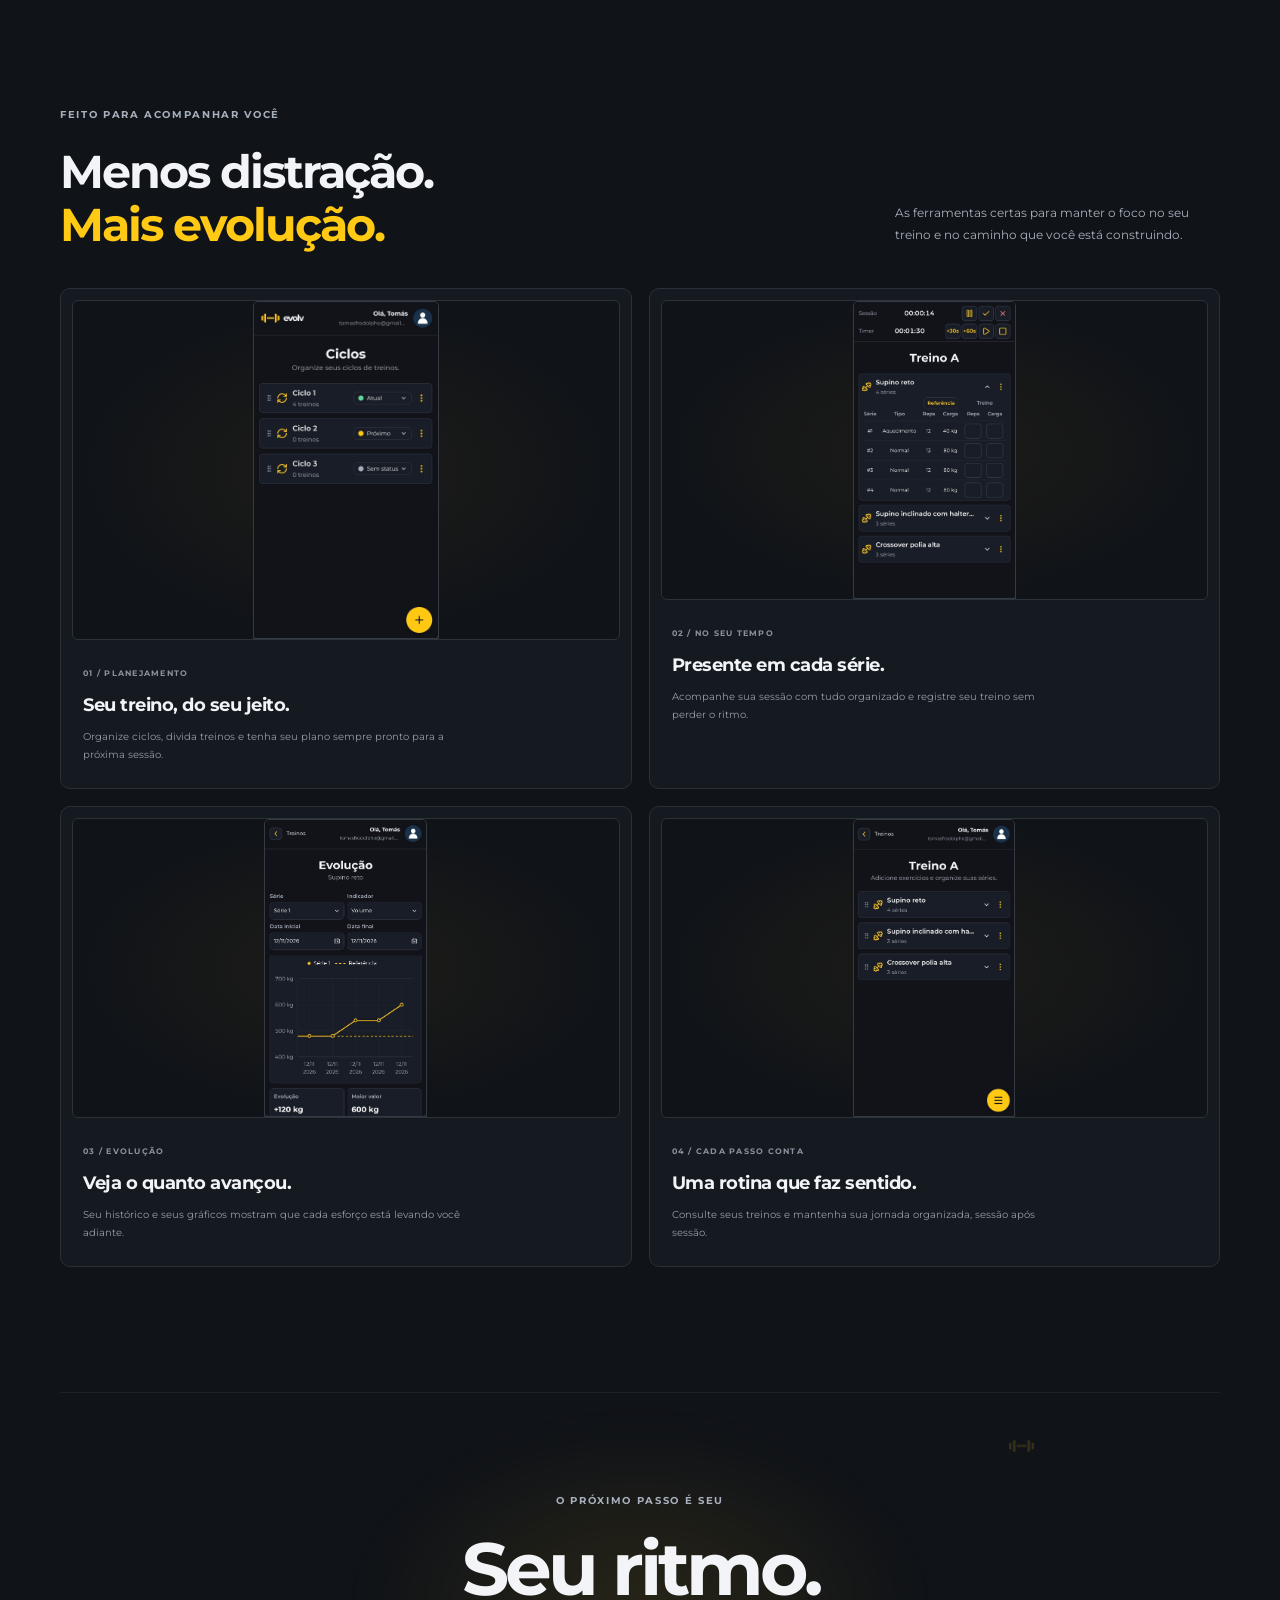
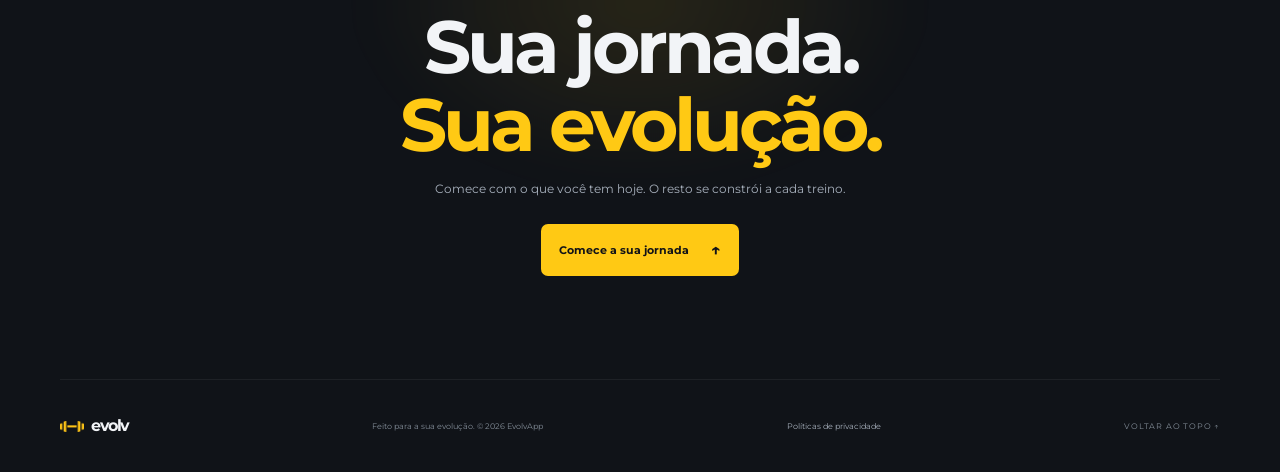
==== commit 810bfb66: "Alterando imagens" ====
--- a/index.html
+++ b/index.html
@@ -34,7 +34,7 @@
           <div class="visual-glow"></div>
           <div class="screen-showcase">
             <figure class="showcase-screen screen-cycles"><img src="assets/public/tela_ciclos-public.jpg" alt="Tela do EvolvApp para organizar ciclos de treino" /></figure>
-            <figure class="showcase-screen screen-workouts"><img src="assets/public/tela_exercicios-public.jpg" alt="Lista de exercícios de um treino no EvolvApp" /></figure>
+            <figure class="showcase-screen screen-workouts"><img src="assets/public/tela_exercicios_2-public.jpg" alt="Lista de exercícios de um treino no EvolvApp" /></figure>
             <figure class="showcase-screen screen-progress"><img src="assets/public/tela_grafico-public.jpg" alt="Gráfico de evolução de carga no EvolvApp" /></figure>
           </div>
           <div class="float-tag"><span>✦</span><div><b>Ritmo constante</b><small>é assim que se evolui.</small></div></div>
@@ -47,9 +47,9 @@
       <section class="features shell" id="recursos"><div class="section-kicker">FEITO PARA ACOMPANHAR VOCÊ</div><div class="section-heading"><h2>Menos distração.<br /><em>Mais evolução.</em></h2><p>As ferramentas certas para manter o foco no seu treino e no caminho que você está construindo.</p></div>
         <div class="feature-grid">
           <article class="feature-card feature-large"><div class="feature-art screenshot-art"><img src="assets/public/tela_ciclos-public.jpg" alt="Organização dos ciclos de treino no EvolvApp" loading="lazy" /></div><div class="feature-text"><span class="feature-number">01 / PLANEJAMENTO</span><h3>Seu treino, do seu jeito.</h3><p>Organize ciclos, divida treinos e tenha seu plano sempre pronto para a próxima sessão.</p></div></article>
-          <article class="feature-card"><div class="feature-art screenshot-art"><img src="assets/tela_execucao.jpg" alt="Registro de séries durante uma sessão de treino" loading="lazy" /></div><div class="feature-text"><span class="feature-number">02 / NO SEU TEMPO</span><h3>Presente em cada série.</h3><p>Acompanhe sua sessão com tudo organizado e registre seu treino sem perder o ritmo.</p></div></article>
+          <article class="feature-card"><div class="feature-art screenshot-art"><img src="assets/public/tela_execucao-public.jpg" alt="Registro de séries durante uma sessão de treino" loading="lazy" /></div><div class="feature-text"><span class="feature-number">02 / NO SEU TEMPO</span><h3>Presente em cada série.</h3><p>Acompanhe sua sessão com tudo organizado e registre seu treino sem perder o ritmo.</p></div></article>
           <article class="feature-card"><div class="feature-art screenshot-art"><img src="assets/public/tela_grafico-public.jpg" alt="Gráfico de evolução de carga de um exercício" loading="lazy" /></div><div class="feature-text"><span class="feature-number">03 / EVOLUÇÃO</span><h3>Veja o quanto avançou.</h3><p>Seu histórico e seus gráficos mostram que cada esforço está levando você adiante.</p></div></article>
-          <article class="feature-card"><div class="feature-art screenshot-art"><img src="assets/public/tela_exercicios_2-public.jpg" alt="Exercícios e séries organizados em um treino" loading="lazy" /></div><div class="feature-text"><span class="feature-number">04 / CADA PASSO CONTA</span><h3>Uma rotina que faz sentido.</h3><p>Consulte seus treinos e mantenha sua jornada organizada, sessão após sessão.</p></div></article>
+          <article class="feature-card"><div class="feature-art screenshot-art"><img src="assets/public/tela_exercicios-public.jpg" alt="Exercícios e séries organizados em um treino" loading="lazy" /></div><div class="feature-text"><span class="feature-number">04 / CADA PASSO CONTA</span><h3>Uma rotina que faz sentido.</h3><p>Consulte seus treinos e mantenha sua jornada organizada, sessão após sessão.</p></div></article>
         </div>
       </section>
 
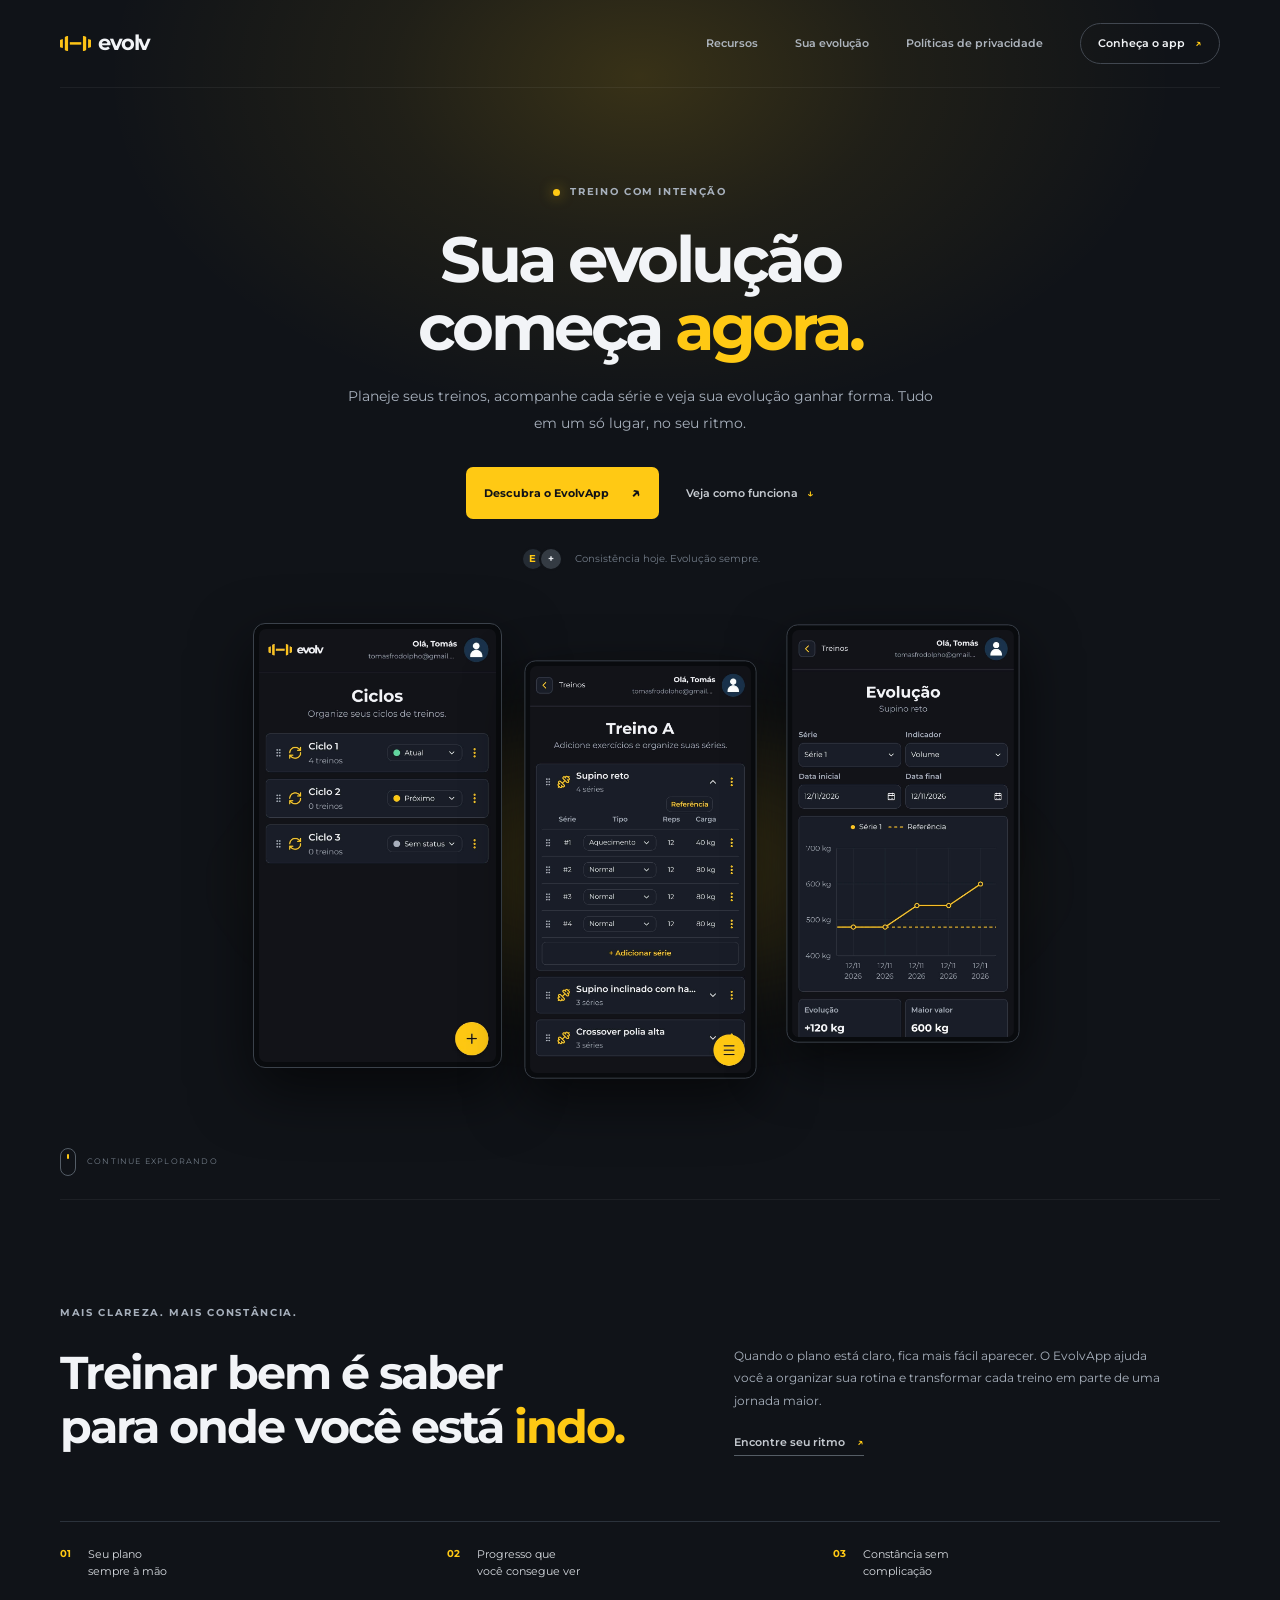
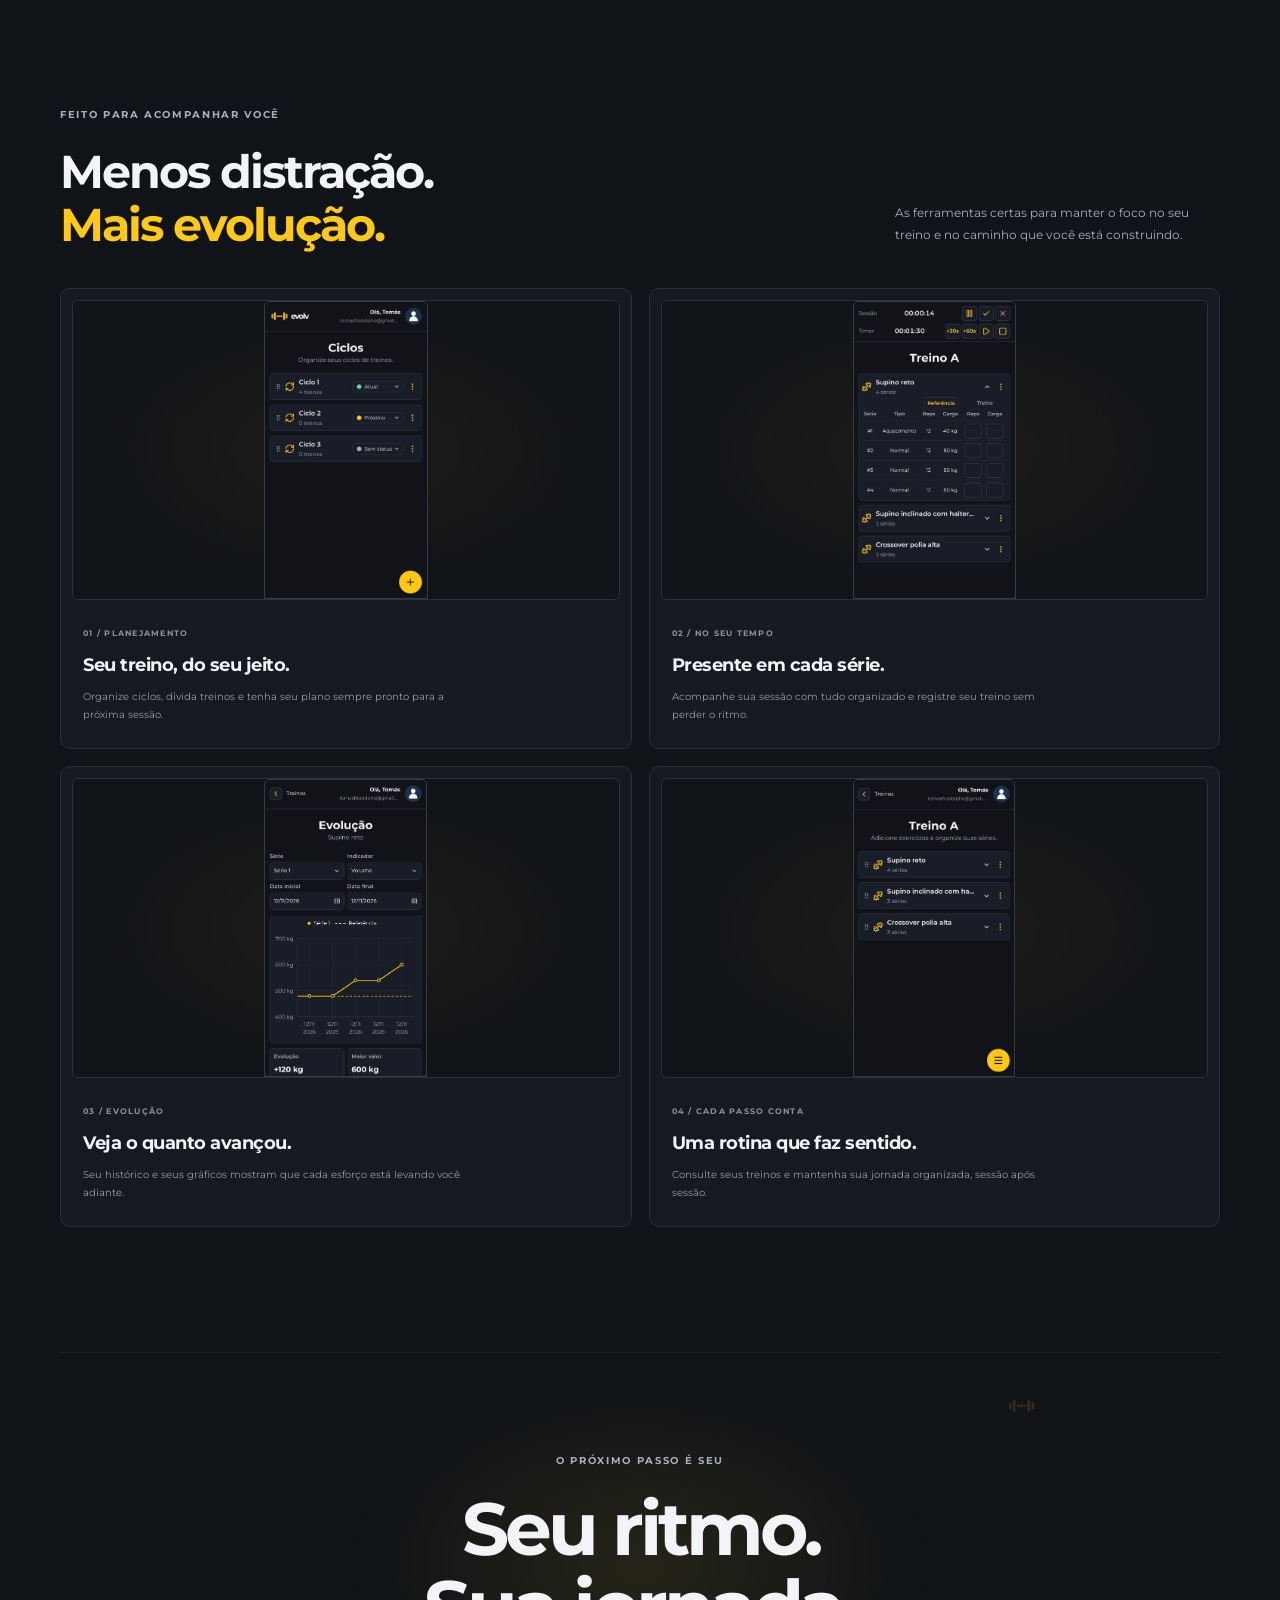
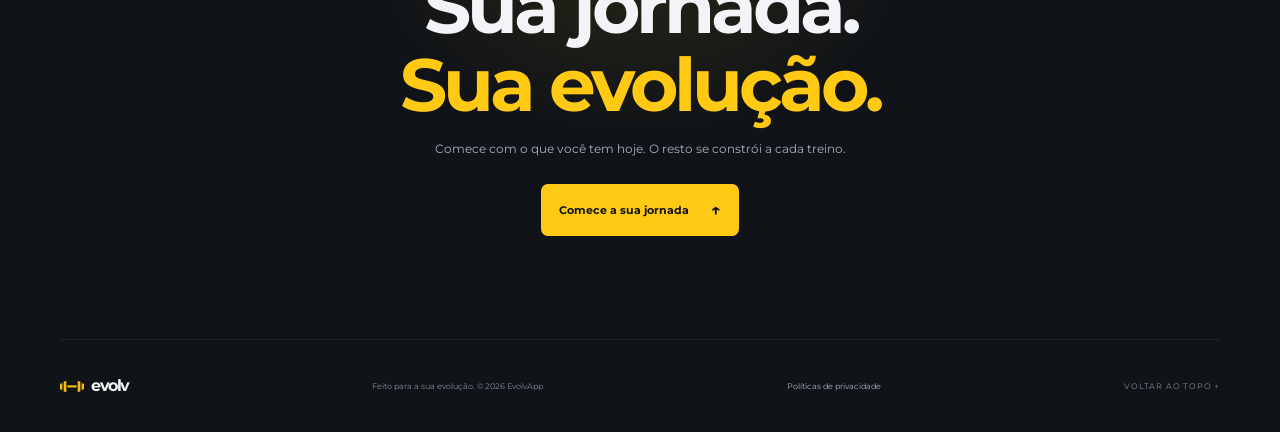
==== commit f37a0d1d: "Ajuste layout cards" ====
--- a/index.html
+++ b/index.html
@@ -46,7 +46,7 @@
 
       <section class="features shell" id="recursos"><div class="section-kicker">FEITO PARA ACOMPANHAR VOCÊ</div><div class="section-heading"><h2>Menos distração.<br /><em>Mais evolução.</em></h2><p>As ferramentas certas para manter o foco no seu treino e no caminho que você está construindo.</p></div>
         <div class="feature-grid">
-          <article class="feature-card feature-large"><div class="feature-art screenshot-art"><img src="assets/public/tela_ciclos-public.jpg" alt="Organização dos ciclos de treino no EvolvApp" loading="lazy" /></div><div class="feature-text"><span class="feature-number">01 / PLANEJAMENTO</span><h3>Seu treino, do seu jeito.</h3><p>Organize ciclos, divida treinos e tenha seu plano sempre pronto para a próxima sessão.</p></div></article>
+          <article class="feature-card"><div class="feature-art screenshot-art"><img src="assets/public/tela_ciclos-public.jpg" alt="Organização dos ciclos de treino no EvolvApp" loading="lazy" /></div><div class="feature-text"><span class="feature-number">01 / PLANEJAMENTO</span><h3>Seu treino, do seu jeito.</h3><p>Organize ciclos, divida treinos e tenha seu plano sempre pronto para a próxima sessão.</p></div></article>
           <article class="feature-card"><div class="feature-art screenshot-art"><img src="assets/public/tela_execucao-public.jpg" alt="Registro de séries durante uma sessão de treino" loading="lazy" /></div><div class="feature-text"><span class="feature-number">02 / NO SEU TEMPO</span><h3>Presente em cada série.</h3><p>Acompanhe sua sessão com tudo organizado e registre seu treino sem perder o ritmo.</p></div></article>
           <article class="feature-card"><div class="feature-art screenshot-art"><img src="assets/public/tela_grafico-public.jpg" alt="Gráfico de evolução de carga de um exercício" loading="lazy" /></div><div class="feature-text"><span class="feature-number">03 / EVOLUÇÃO</span><h3>Veja o quanto avançou.</h3><p>Seu histórico e seus gráficos mostram que cada esforço está levando você adiante.</p></div></article>
           <article class="feature-card"><div class="feature-art screenshot-art"><img src="assets/public/tela_exercicios-public.jpg" alt="Exercícios e séries organizados em um treino" loading="lazy" /></div><div class="feature-text"><span class="feature-number">04 / CADA PASSO CONTA</span><h3>Uma rotina que faz sentido.</h3><p>Consulte seus treinos e mantenha sua jornada organizada, sessão após sessão.</p></div></article>
